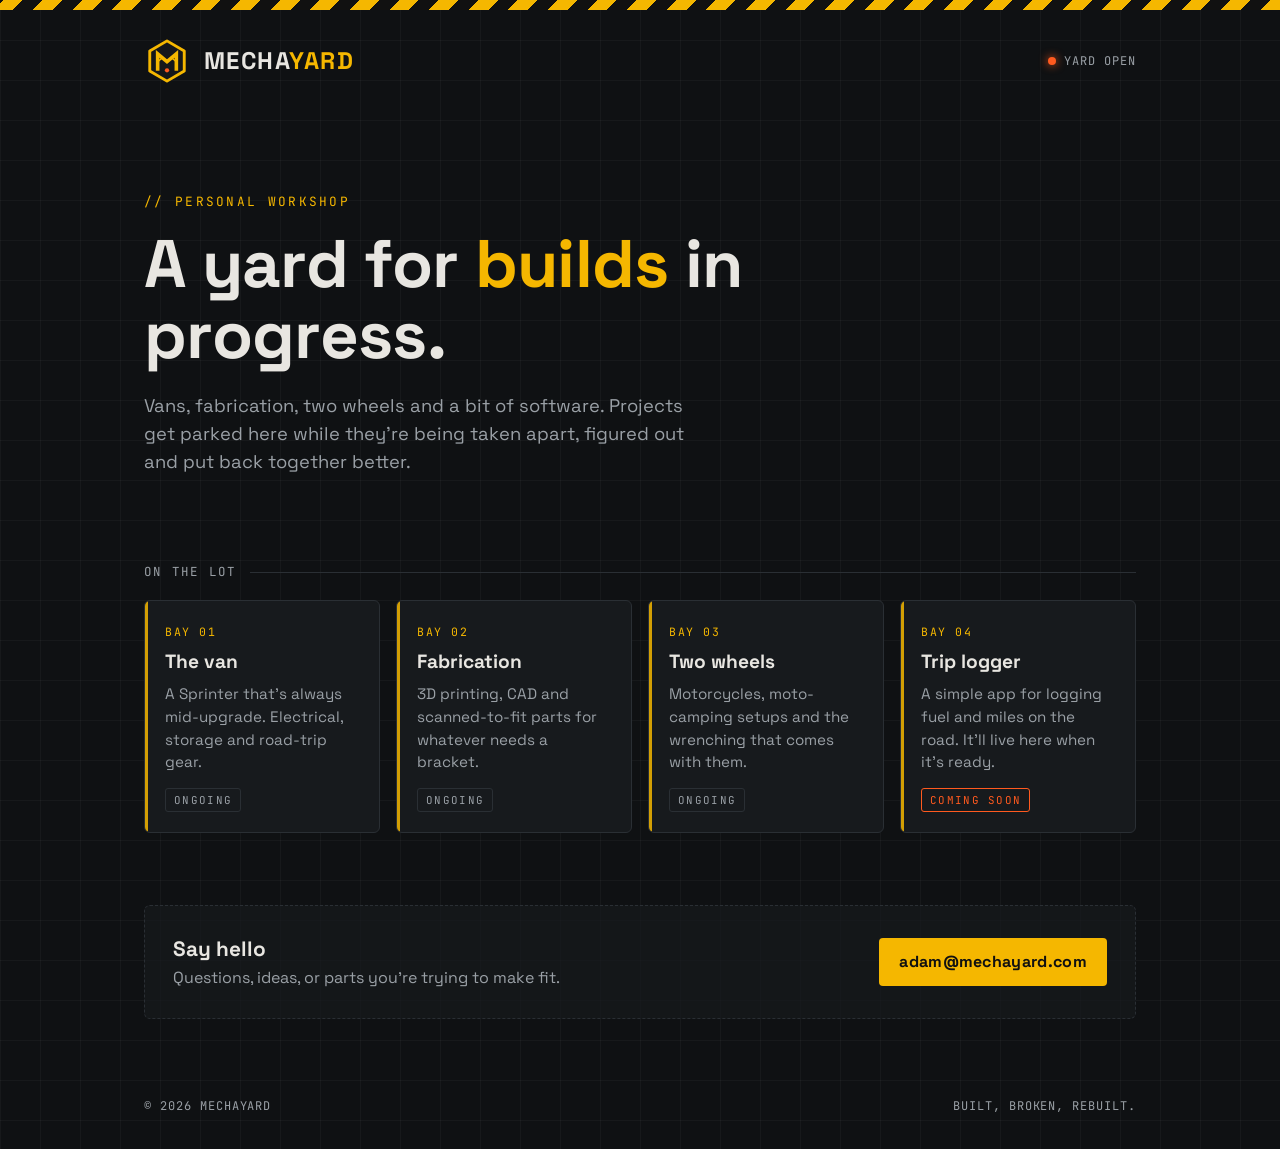
==== index.html @ bf5c99ad "Add Mechayard landing page Static index.html and logo.svg, no build step.  Co-Authored-By: Claude Fa" ====
<!DOCTYPE html>
<html lang="en">
<head>
<meta charset="utf-8">
<meta name="viewport" content="width=device-width, initial-scale=1">
<title>Mechayard — builds in progress</title>
<meta name="description" content="Mechayard: a yard for builds in progress — vans, fabrication, two wheels and software.">
<link rel="icon" href="/logo.svg" type="image/svg+xml">
<link rel="preconnect" href="https://fonts.googleapis.com">
<link rel="preconnect" href="https://fonts.gstatic.com" crossorigin>
<link href="https://fonts.googleapis.com/css2?family=Space+Grotesk:wght@400;600;700&family=JetBrains+Mono:wght@400;600&display=swap" rel="stylesheet">
<style>
  :root {
    --bg: #0f1113;
    --panel: #171a1d;
    --line: #2a2f34;
    --text: #e8e6e1;
    --muted: #9aa0a6;
    --yellow: #F5B700;
    --orange: #FF5A1F;
  }
  * { box-sizing: border-box; margin: 0; padding: 0; }
  html { -webkit-text-size-adjust: 100%; }
  body {
    background:
      linear-gradient(rgba(255,255,255,0.035) 1px, transparent 1px) 0 0 / 40px 40px,
      linear-gradient(90deg, rgba(255,255,255,0.035) 1px, transparent 1px) 0 0 / 40px 40px,
      var(--bg);
    color: var(--text);
    font-family: "Space Grotesk", system-ui, sans-serif;
    line-height: 1.5;
    min-height: 100vh;
  }
  .wrap { position: relative; z-index: 1; max-width: 1040px; margin: 0 auto; padding: 0 24px; }
  .mono { font-family: "JetBrains Mono", ui-monospace, monospace; }

  .hazard {
    height: 10px;
    background: repeating-linear-gradient(-45deg, var(--yellow) 0 14px, #111 14px 28px);
  }

  header { display: flex; align-items: center; justify-content: space-between; padding: 28px 0; }
  .brand { display: flex; align-items: center; gap: 14px; text-decoration: none; color: var(--text); }
  .brand img { width: 46px; height: 46px; }
  .wordmark { font-weight: 700; font-size: 1.5rem; letter-spacing: 0.06em; }
  .wordmark span { color: var(--yellow); }
  .status { font-size: 0.75rem; color: var(--muted); display: flex; align-items: center; gap: 8px; letter-spacing: 0.08em; }
  .status i { width: 8px; height: 8px; border-radius: 50%; background: var(--orange); box-shadow: 0 0 10px var(--orange); animation: blink 2.4s infinite; }
  @keyframes blink { 0%, 60%, 100% { opacity: 1; } 70%, 90% { opacity: 0.25; } }

  .hero { padding: 80px 0 64px; max-width: 760px; }
  .kicker { color: var(--yellow); font-size: 0.8rem; letter-spacing: 0.18em; margin-bottom: 18px; }
  h1 { font-size: clamp(2.4rem, 6vw, 4.2rem); line-height: 1.05; font-weight: 700; letter-spacing: -0.01em; }
  h1 em { font-style: normal; color: var(--yellow); }
  .lede { margin-top: 22px; font-size: 1.15rem; color: var(--muted); max-width: 560px; }

  .section-label { display: flex; align-items: center; gap: 14px; font-size: 0.78rem; letter-spacing: 0.18em; color: var(--muted); margin: 24px 0 18px; }
  .section-label::after { content: ""; flex: 1; height: 1px; background: var(--line); }

  .bays { display: grid; grid-template-columns: repeat(auto-fit, minmax(230px, 1fr)); gap: 16px; }
  .bay {
    background: var(--panel); border: 1px solid var(--line); border-radius: 6px;
    padding: 22px 20px 20px; position: relative; overflow: hidden;
    transition: border-color .2s, transform .2s;
  }
  .bay:hover { border-color: var(--yellow); transform: translateY(-2px); }
  .bay::before { content: ""; position: absolute; left: 0; top: 0; bottom: 0; width: 3px; background: var(--yellow); opacity: .85; }
  .bay-no { font-size: 0.72rem; color: var(--yellow); letter-spacing: 0.14em; }
  .bay h3 { font-size: 1.2rem; margin: 8px 0 6px; }
  .bay p { color: var(--muted); font-size: 0.95rem; }
  .tag { display: inline-block; margin-top: 14px; font-size: 0.68rem; letter-spacing: 0.12em; padding: 3px 8px; border: 1px solid var(--line); border-radius: 3px; color: var(--muted); }
  .tag.soon { border-color: var(--orange); color: var(--orange); }

  .contact { margin: 72px 0 56px; padding: 28px; border: 1px dashed var(--line); border-radius: 6px; display: flex; flex-wrap: wrap; gap: 16px; align-items: center; justify-content: space-between; background: rgba(23,26,29,.7); }
  .contact h2 { font-size: 1.3rem; }
  .contact p { color: var(--muted); }
  .btn { display: inline-block; text-decoration: none; background: var(--yellow); color: #111; font-weight: 700; padding: 12px 20px; border-radius: 4px; letter-spacing: .02em; }
  .btn:hover { background: #ffc928; }

  footer { padding: 22px 0 34px; color: var(--muted); font-size: 0.75rem; display: flex; justify-content: space-between; flex-wrap: wrap; gap: 8px; letter-spacing: .08em; }

  @media (prefers-reduced-motion: reduce) { .status i { animation: none; } .bay { transition: none; } }
</style>
</head>
<body>
<div class="hazard"></div>
<div class="wrap">
  <header>
    <a class="brand" href="/">
      <img src="/logo.svg" alt="">
      <span class="wordmark">MECHA<span>YARD</span></span>
    </a>
    <div class="status mono"><i></i>YARD OPEN</div>
  </header>

  <section class="hero">
    <div class="kicker mono">// PERSONAL WORKSHOP</div>
    <h1>A yard for <em>builds</em> in progress.</h1>
    <p class="lede">Vans, fabrication, two wheels and a bit of software. Projects get parked here while they're being taken apart, figured out and put back together better.</p>
  </section>

  <div class="section-label mono">ON THE LOT</div>
  <section class="bays">
    <article class="bay">
      <div class="bay-no mono">BAY 01</div>
      <h3>The van</h3>
      <p>A Sprinter that's always mid-upgrade. Electrical, storage and road-trip gear.</p>
      <span class="tag mono">ONGOING</span>
    </article>
    <article class="bay">
      <div class="bay-no mono">BAY 02</div>
      <h3>Fabrication</h3>
      <p>3D printing, CAD and scanned-to-fit parts for whatever needs a bracket.</p>
      <span class="tag mono">ONGOING</span>
    </article>
    <article class="bay">
      <div class="bay-no mono">BAY 03</div>
      <h3>Two wheels</h3>
      <p>Motorcycles, moto-camping setups and the wrenching that comes with them.</p>
      <span class="tag mono">ONGOING</span>
    </article>
    <article class="bay">
      <div class="bay-no mono">BAY 04</div>
      <h3>Trip logger</h3>
      <p>A simple app for logging fuel and miles on the road. It'll live here when it's ready.</p>
      <span class="tag soon mono">COMING SOON</span>
    </article>
  </section>

  <section class="contact">
    <div>
      <h2>Say hello</h2>
      <p>Questions, ideas, or parts you're trying to make fit.</p>
    </div>
    <a class="btn" href="mailto:adam@mechayard.com">adam@mechayard.com</a>
  </section>

  <footer class="mono">
    <span>© <span id="y">2026</span> MECHAYARD</span>
    <span>BUILT, BROKEN, REBUILT.</span>
  </footer>
</div>
<script>document.getElementById('y').textContent = new Date().getFullYear();</script>
</body>
</html>
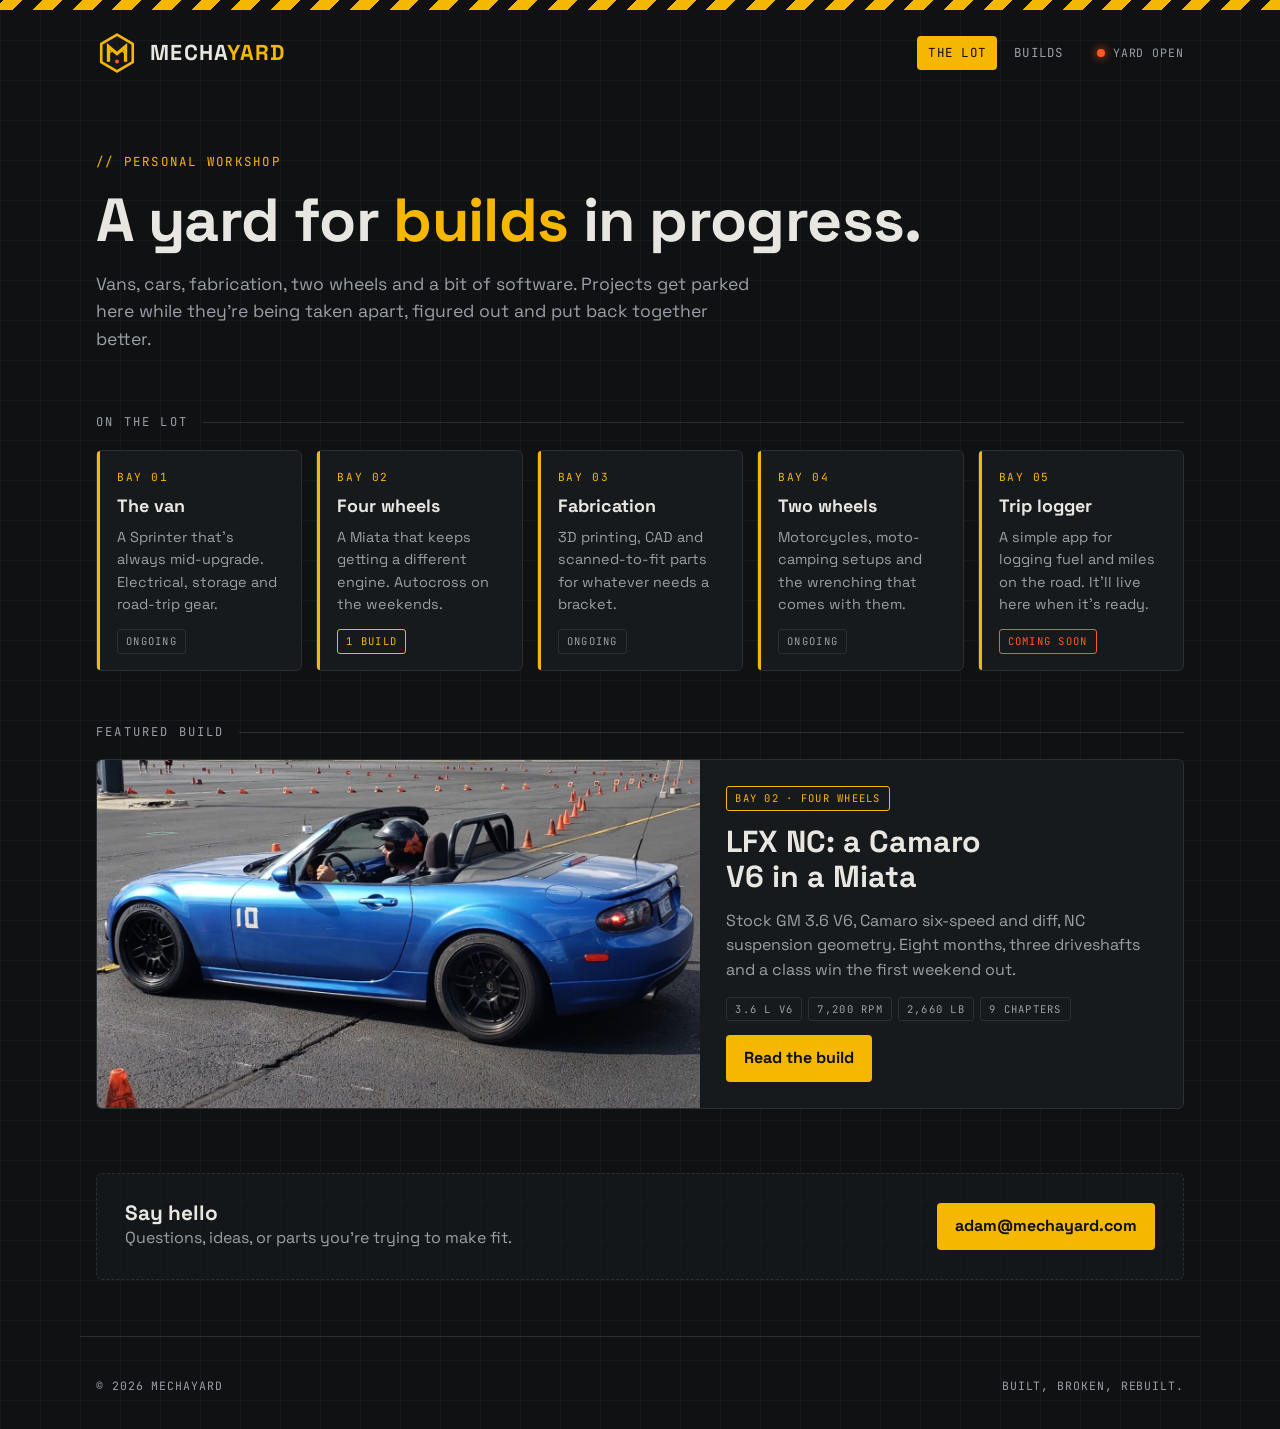
==== commit 42a0807a: "Add builds section with the LFX NC build Add a builds index and the first build page (LFX V6 swap in" ====
--- a/index.html
+++ b/index.html
@@ -4,128 +4,55 @@
 <meta charset="utf-8">
 <meta name="viewport" content="width=device-width, initial-scale=1">
 <title>Mechayard — builds in progress</title>
-<meta name="description" content="Mechayard: a yard for builds in progress — vans, fabrication, two wheels and software.">
+<meta name="description" content="Mechayard: a yard for builds in progress — vans, cars, fabrication, two wheels and software.">
 <link rel="icon" href="/logo.svg" type="image/svg+xml">
 <link rel="preconnect" href="https://fonts.googleapis.com">
 <link rel="preconnect" href="https://fonts.gstatic.com" crossorigin>
-<link href="https://fonts.googleapis.com/css2?family=Space+Grotesk:wght@400;600;700&family=JetBrains+Mono:wght@400;600&display=swap" rel="stylesheet">
-<style>
-  :root {
-    --bg: #0f1113;
-    --panel: #171a1d;
-    --line: #2a2f34;
-    --text: #e8e6e1;
-    --muted: #9aa0a6;
-    --yellow: #F5B700;
-    --orange: #FF5A1F;
-  }
-  * { box-sizing: border-box; margin: 0; padding: 0; }
-  html { -webkit-text-size-adjust: 100%; }
-  body {
-    background:
-      linear-gradient(rgba(255,255,255,0.035) 1px, transparent 1px) 0 0 / 40px 40px,
-      linear-gradient(90deg, rgba(255,255,255,0.035) 1px, transparent 1px) 0 0 / 40px 40px,
-      var(--bg);
-    color: var(--text);
-    font-family: "Space Grotesk", system-ui, sans-serif;
-    line-height: 1.5;
-    min-height: 100vh;
-  }
-  .wrap { position: relative; z-index: 1; max-width: 1040px; margin: 0 auto; padding: 0 24px; }
-  .mono { font-family: "JetBrains Mono", ui-monospace, monospace; }
-
-  .hazard {
-    height: 10px;
-    background: repeating-linear-gradient(-45deg, var(--yellow) 0 14px, #111 14px 28px);
-  }
-
-  header { display: flex; align-items: center; justify-content: space-between; padding: 28px 0; }
-  .brand { display: flex; align-items: center; gap: 14px; text-decoration: none; color: var(--text); }
-  .brand img { width: 46px; height: 46px; }
-  .wordmark { font-weight: 700; font-size: 1.5rem; letter-spacing: 0.06em; }
-  .wordmark span { color: var(--yellow); }
-  .status { font-size: 0.75rem; color: var(--muted); display: flex; align-items: center; gap: 8px; letter-spacing: 0.08em; }
-  .status i { width: 8px; height: 8px; border-radius: 50%; background: var(--orange); box-shadow: 0 0 10px var(--orange); animation: blink 2.4s infinite; }
-  @keyframes blink { 0%, 60%, 100% { opacity: 1; } 70%, 90% { opacity: 0.25; } }
-
-  .hero { padding: 80px 0 64px; max-width: 760px; }
-  .kicker { color: var(--yellow); font-size: 0.8rem; letter-spacing: 0.18em; margin-bottom: 18px; }
-  h1 { font-size: clamp(2.4rem, 6vw, 4.2rem); line-height: 1.05; font-weight: 700; letter-spacing: -0.01em; }
-  h1 em { font-style: normal; color: var(--yellow); }
-  .lede { margin-top: 22px; font-size: 1.15rem; color: var(--muted); max-width: 560px; }
-
-  .section-label { display: flex; align-items: center; gap: 14px; font-size: 0.78rem; letter-spacing: 0.18em; color: var(--muted); margin: 24px 0 18px; }
-  .section-label::after { content: ""; flex: 1; height: 1px; background: var(--line); }
-
-  .bays { display: grid; grid-template-columns: repeat(auto-fit, minmax(230px, 1fr)); gap: 16px; }
-  .bay {
-    background: var(--panel); border: 1px solid var(--line); border-radius: 6px;
-    padding: 22px 20px 20px; position: relative; overflow: hidden;
-    transition: border-color .2s, transform .2s;
-  }
-  .bay:hover { border-color: var(--yellow); transform: translateY(-2px); }
-  .bay::before { content: ""; position: absolute; left: 0; top: 0; bottom: 0; width: 3px; background: var(--yellow); opacity: .85; }
-  .bay-no { font-size: 0.72rem; color: var(--yellow); letter-spacing: 0.14em; }
-  .bay h3 { font-size: 1.2rem; margin: 8px 0 6px; }
-  .bay p { color: var(--muted); font-size: 0.95rem; }
-  .tag { display: inline-block; margin-top: 14px; font-size: 0.68rem; letter-spacing: 0.12em; padding: 3px 8px; border: 1px solid var(--line); border-radius: 3px; color: var(--muted); }
-  .tag.soon { border-color: var(--orange); color: var(--orange); }
-
-  .contact { margin: 72px 0 56px; padding: 28px; border: 1px dashed var(--line); border-radius: 6px; display: flex; flex-wrap: wrap; gap: 16px; align-items: center; justify-content: space-between; background: rgba(23,26,29,.7); }
-  .contact h2 { font-size: 1.3rem; }
-  .contact p { color: var(--muted); }
-  .btn { display: inline-block; text-decoration: none; background: var(--yellow); color: #111; font-weight: 700; padding: 12px 20px; border-radius: 4px; letter-spacing: .02em; }
-  .btn:hover { background: #ffc928; }
-
-  footer { padding: 22px 0 34px; color: var(--muted); font-size: 0.75rem; display: flex; justify-content: space-between; flex-wrap: wrap; gap: 8px; letter-spacing: .08em; }
-
-  @media (prefers-reduced-motion: reduce) { .status i { animation: none; } .bay { transition: none; } }
-</style>
+<link href="https://fonts.googleapis.com/css2?family=Space+Grotesk:wght@400;500;600;700&family=JetBrains+Mono:wght@400;600&display=swap" rel="stylesheet">
+<link rel="stylesheet" href="/assets/site.css">
 </head>
 <body>
 <div class="hazard"></div>
-<div class="wrap">
-  <header>
-    <a class="brand" href="/">
-      <img src="/logo.svg" alt="">
-      <span class="wordmark">MECHA<span>YARD</span></span>
-    </a>
-    <div class="status mono"><i></i>YARD OPEN</div>
-  </header>
-
+<header class="site"><div class="wrap">
+  <a class="brand" href="/">
+    <img src="/logo.svg" alt="" width="42" height="42">
+    <span class="wordmark">MECHA<span>YARD</span></span>
+  </a>
+  <div class="headright">
+    <nav class="main" aria-label="Main">
+      <a href="/" class="on" aria-current="page">THE LOT</a>
+      <a href="/builds/">BUILDS</a>
+    </nav>
+    <div class="status"><i></i>YARD OPEN</div>
+  </div>
+</div></header>
+<main class="wrap">
   <section class="hero">
-    <div class="kicker mono">// PERSONAL WORKSHOP</div>
+    <div class="kicker">// PERSONAL WORKSHOP</div>
     <h1>A yard for <em>builds</em> in progress.</h1>
-    <p class="lede">Vans, fabrication, two wheels and a bit of software. Projects get parked here while they're being taken apart, figured out and put back together better.</p>
+    <p class="lede">Vans, cars, fabrication, two wheels and a bit of software. Projects get parked here while they're being taken apart, figured out and put back together better.</p>
   </section>
 
-  <div class="section-label mono">ON THE LOT</div>
+  <div class="section-label">ON THE LOT</div>
   <section class="bays">
-    <article class="bay">
-      <div class="bay-no mono">BAY 01</div>
-      <h3>The van</h3>
-      <p>A Sprinter that's always mid-upgrade. Electrical, storage and road-trip gear.</p>
-      <span class="tag mono">ONGOING</span>
-    </article>
-    <article class="bay">
-      <div class="bay-no mono">BAY 02</div>
-      <h3>Fabrication</h3>
-      <p>3D printing, CAD and scanned-to-fit parts for whatever needs a bracket.</p>
-      <span class="tag mono">ONGOING</span>
-    </article>
-    <article class="bay">
-      <div class="bay-no mono">BAY 03</div>
-      <h3>Two wheels</h3>
-      <p>Motorcycles, moto-camping setups and the wrenching that comes with them.</p>
-      <span class="tag mono">ONGOING</span>
-    </article>
-    <article class="bay">
-      <div class="bay-no mono">BAY 04</div>
-      <h3>Trip logger</h3>
-      <p>A simple app for logging fuel and miles on the road. It'll live here when it's ready.</p>
-      <span class="tag soon mono">COMING SOON</span>
-    </article>
+    <article class="bay"><span class="bay-no">BAY 01</span><h3>The van</h3><p>A Sprinter that's always mid-upgrade. Electrical, storage and road-trip gear.</p><span class="tag">ONGOING</span></article>
+    <a class="bay" href="/builds/"><span class="bay-no">BAY 02</span><h3>Four wheels</h3><p>A Miata that keeps getting a different engine. Autocross on the weekends.</p><span class="tag y">1 BUILD</span></a>
+    <article class="bay"><span class="bay-no">BAY 03</span><h3>Fabrication</h3><p>3D printing, CAD and scanned-to-fit parts for whatever needs a bracket.</p><span class="tag">ONGOING</span></article>
+    <article class="bay"><span class="bay-no">BAY 04</span><h3>Two wheels</h3><p>Motorcycles, moto-camping setups and the wrenching that comes with them.</p><span class="tag">ONGOING</span></article>
+    <article class="bay"><span class="bay-no">BAY 05</span><h3>Trip logger</h3><p>A simple app for logging fuel and miles on the road. It'll live here when it's ready.</p><span class="tag o">COMING SOON</span></article>
   </section>
+
+  <div class="section-label">FEATURED BUILD</div>
+  <a class="feature" href="/builds/lfx-nc/" style="text-decoration:none">
+    <img src="/builds/lfx-nc/img/post089-01.jpg" alt="Blue NC Miata on an autocross course">
+    <div class="body">
+      <div class="chips"><span class="tag y">BAY 02 · FOUR WHEELS</span></div>
+      <h2>LFX NC: a Camaro V6 in a Miata</h2>
+      <p style="color:var(--muted)">Stock GM 3.6 V6, Camaro six-speed and diff, NC suspension geometry. Eight months, three driveshafts and a class win the first weekend out.</p>
+      <div class="chips"><span class="tag">3.6 L V6</span><span class="tag">7,200 RPM</span><span class="tag">2,660 LB</span><span class="tag">9 CHAPTERS</span></div>
+      <div><span class="btn">Read the build</span></div>
+    </div>
+  </a>
 
   <section class="contact">
     <div>
@@ -134,12 +61,9 @@
     </div>
     <a class="btn" href="mailto:adam@mechayard.com">adam@mechayard.com</a>
   </section>
-
-  <footer class="mono">
-    <span>© <span id="y">2026</span> MECHAYARD</span>
-    <span>BUILT, BROKEN, REBUILT.</span>
-  </footer>
-</div>
-<script>document.getElementById('y').textContent = new Date().getFullYear();</script>
+</main>
+<footer class="site"><div class="wrap"><span>© <span id="y">2026</span> MECHAYARD</span><span>BUILT, BROKEN, REBUILT.</span></div></footer>
+<div class="lb" id="lb" hidden><img id="lbimg" alt=""><p id="lbcap"></p></div>
+<script src="/assets/site.js"></script>
 </body>
 </html>
--- a/assets/site.css
+++ b/assets/site.css
@@ -0,0 +1,188 @@
+/* Mechayard shared styles: yard look (dark grid, hazard tape, bay cards), build data plate, chapter rail. */
+:root {
+  color-scheme: dark;
+  --bg: #0f1113; --panel: #171a1d; --panel2: #1d2125; --line: #2a2f34;
+  --text: #e8e6e1; --muted: #9aa0a6; --yellow: #F5B700; --orange: #FF5A1F; --ink: #111;
+  --display: "Space Grotesk", system-ui, sans-serif;
+  --mono: "JetBrains Mono", ui-monospace, Menlo, monospace;
+}
+* { box-sizing: border-box; margin: 0; padding: 0; }
+html { -webkit-text-size-adjust: 100%; }
+img { max-width: 100%; }
+[hidden] { display: none !important; }
+body {
+  background:
+    linear-gradient(rgba(255,255,255,0.035) 1px, transparent 1px) 0 0 / 40px 40px,
+    linear-gradient(90deg, rgba(255,255,255,0.035) 1px, transparent 1px) 0 0 / 40px 40px,
+    var(--bg);
+  color: var(--text); font-family: var(--display); font-size: 16px; line-height: 1.55;
+}
+a { color: inherit; }
+a:focus-visible, button:focus-visible { outline: 2px solid var(--yellow); outline-offset: 3px; }
+.wrap { max-width: 1120px; margin: 0 auto; padding-left: max(16px, env(safe-area-inset-left, 0px)); padding-right: max(16px, env(safe-area-inset-right, 0px)); }
+.mono { font-family: var(--mono); }
+.hazard { height: 10px; background: repeating-linear-gradient(-45deg, var(--yellow) 0 14px, var(--ink) 14px 28px); }
+
+
+/* header */
+header.site .wrap { display: flex; align-items: center; justify-content: space-between; gap: 14px 24px; flex-wrap: wrap; padding-block: 22px; }
+.brand { display: flex; align-items: center; gap: 12px; text-decoration: none; }
+.brand svg { width: 42px; height: 42px; flex: none; }
+.wordmark { font-weight: 700; font-size: 1.35rem; letter-spacing: .06em; }
+.wordmark span { color: var(--yellow); }
+nav.main { display: flex; gap: 4px 6px; flex-wrap: wrap; font-family: var(--mono); font-size: .78rem; letter-spacing: .1em; }
+nav.main a { text-decoration: none; color: var(--muted); padding: 6px 10px; border: 1px solid transparent; border-radius: 4px; }
+nav.main a:hover { color: var(--text); border-color: var(--line); }
+nav.main a.on { color: var(--ink); background: var(--yellow); }
+
+/* shared */
+.kicker { color: var(--yellow); font-family: var(--mono); font-size: .78rem; letter-spacing: .18em; }
+h1 { font-size: clamp(2.1rem, 5.4vw, 3.8rem); line-height: 1.05; font-weight: 700; letter-spacing: -.01em; text-wrap: balance; }
+h1 em { font-style: normal; color: var(--yellow); }
+h2 { font-size: clamp(1.4rem, 3vw, 1.9rem); line-height: 1.15; text-wrap: balance; }
+.lede { font-size: 1.1rem; color: var(--muted); max-width: 60ch; }
+.section-label { display: flex; align-items: center; gap: 14px; font-family: var(--mono); font-size: .76rem; letter-spacing: .18em; color: var(--muted); margin: 52px 0 18px; }
+.section-label::after { content: ""; flex: 1; height: 1px; background: var(--line); }
+.tag { display: inline-block; font-family: var(--mono); font-size: .66rem; letter-spacing: .12em; padding: 3px 8px; border: 1px solid var(--line); border-radius: 3px; color: var(--muted); white-space: nowrap; }
+.tag.y { border-color: var(--yellow); color: var(--yellow); }
+.tag.o { border-color: var(--orange); color: var(--orange); }
+.btn { display: inline-block; text-decoration: none; background: var(--yellow); color: var(--ink); font-weight: 700; padding: 11px 18px; border-radius: 4px; }
+.btn:hover { background: #ffc928; }
+.btn.ghost { background: none; color: var(--text); border: 1px solid var(--line); font-weight: 600; }
+.btn.ghost:hover { border-color: var(--yellow); background: none; }
+
+/* home */
+.hero { padding: 56px 0 8px; display: grid; gap: 18px; }
+.bays { display: grid; grid-template-columns: repeat(auto-fit, minmax(190px, 1fr)); gap: 14px; }
+.bay { background: var(--panel); border: 1px solid var(--line); border-radius: 6px; padding: 18px 18px 16px 20px; position: relative; text-decoration: none; display: grid; gap: 6px; align-content: start; }
+.bay::before { content: ""; position: absolute; left: 0; top: 0; bottom: 0; width: 3px; background: var(--yellow); border-radius: 6px 0 0 6px; }
+.bay:hover { border-color: var(--yellow); }
+.bay-no { font-family: var(--mono); font-size: .7rem; color: var(--yellow); letter-spacing: .14em; }
+.bay h3 { font-size: 1.12rem; }
+.bay p { color: var(--muted); font-size: .9rem; }
+.bay .count { font-family: var(--mono); font-size: .68rem; color: var(--muted); letter-spacing: .08em; margin-top: 6px; }
+.feature { display: grid; grid-template-columns: 1.25fr 1fr; background: var(--panel); border: 1px solid var(--line); border-radius: 6px; overflow: hidden; }
+.feature img { width: 100%; height: 100%; min-height: 240px; object-fit: cover; display: block; }
+.feature .body { padding: 26px; display: grid; gap: 14px; align-content: center; min-width: 0; }
+.chips { display: flex; flex-wrap: wrap; gap: 6px; }
+
+/* builds index */
+.pagehead { padding: 44px 0 6px; display: grid; gap: 14px; }
+.cards { display: grid; grid-template-columns: repeat(auto-fill, minmax(300px, 1fr)); gap: 16px; }
+.card { background: var(--panel); border: 1px solid var(--line); border-radius: 6px; overflow: hidden; text-decoration: none; display: grid; grid-template-rows: auto 1fr; }
+a.card:hover { border-color: var(--yellow); }
+.card .pic { aspect-ratio: 16 / 10; max-width: 100%; position: relative; background: var(--panel2); }
+.card .pic img { width: 100%; height: 100%; object-fit: cover; display: block; }
+.card .pic.empty { background: repeating-linear-gradient(-45deg, var(--panel2) 0 16px, var(--panel) 16px 32px); display: grid; place-items: center; }
+.card .pic.empty span { font-family: var(--mono); font-size: 2.4rem; font-weight: 600; color: var(--line); letter-spacing: .06em; }
+.card .pic .st { position: absolute; left: 10px; top: 10px; background: var(--bg); }
+.card .body { padding: 16px 18px 18px; display: grid; gap: 8px; align-content: start; }
+.card h3 { font-size: 1.15rem; line-height: 1.2; }
+.card p { color: var(--muted); font-size: .92rem; }
+.card .meta { font-family: var(--mono); font-size: .68rem; letter-spacing: .1em; color: var(--yellow); display: flex; gap: 10px; flex-wrap: wrap; align-items: center; }
+.card .specs { font-family: var(--mono); font-size: .72rem; color: var(--muted); border-top: 1px solid var(--line); padding-top: 10px; margin-top: 4px; }
+
+/* build page */
+.crumb { font-family: var(--mono); font-size: .72rem; letter-spacing: .1em; color: var(--muted); padding: 18px 0 14px; }
+.crumb a { text-decoration: none; } .crumb a:hover { color: var(--yellow); }
+.bhero { position: relative; border: 1px solid var(--line); border-radius: 6px; overflow: hidden; background: var(--panel); }
+.bhero img { width: 100%; aspect-ratio: 16 / 8; max-width: 100%; object-fit: cover; display: block; }
+.bhero .over { position: absolute; inset: auto 0 0 0; padding: 60px 26px 22px; background: linear-gradient(transparent, rgba(8,9,10,.92) 62%); display: grid; gap: 8px; }
+.plate { margin-top: 16px; border: 1px solid var(--yellow); border-radius: 6px; background: var(--panel); display: grid; grid-template-columns: repeat(auto-fit, minmax(150px, 1fr)); position: relative; }
+.plate::before, .plate::after { content: ""; position: absolute; top: 8px; width: 7px; height: 7px; border-radius: 50%; border: 1px solid var(--yellow); }
+.plate::before { left: 8px; } .plate::after { right: 8px; }
+.plate div { padding: 18px 18px 14px; border-right: 1px solid var(--line); border-bottom: 1px solid var(--line); margin: 0 -1px -1px 0; min-width: 0; }
+.plate dt { font-family: var(--mono); font-size: .64rem; letter-spacing: .16em; color: var(--yellow); }
+.plate dd { font-weight: 600; font-size: 1.02rem; line-height: 1.25; margin-top: 4px; font-variant-numeric: tabular-nums; }
+.plate dd small { display: block; font-weight: 400; color: var(--muted); font-size: .8rem; }
+.why { display: grid; grid-template-columns: 1.3fr 1fr; gap: 28px 40px; margin-top: 44px; align-items: start; }
+.why p + p { margin-top: 12px; }
+.prose { max-width: 66ch; }
+.prose p { color: #cfcdc8; }
+blockquote.pull { border-left: 3px solid var(--yellow); padding: 4px 0 4px 18px; font-size: 1.3rem; line-height: 1.3; font-weight: 600; text-wrap: balance; }
+blockquote.pull cite { display: block; font-family: var(--mono); font-style: normal; font-weight: 400; font-size: .7rem; letter-spacing: .1em; color: var(--muted); margin-top: 10px; }
+.watch { display: flex; flex-wrap: wrap; gap: 10px; margin-top: 18px; }
+.story { display: grid; grid-template-columns: 210px 1fr; gap: 40px; margin-top: 12px; align-items: start; }
+.rail { position: sticky; top: calc(env(safe-area-inset-top, 0px) + 14px); display: grid; gap: 2px; font-size: .9rem; }
+.rail a { text-decoration: none; color: var(--muted); display: grid; grid-template-columns: 26px 1fr; padding: 6px 8px; border-left: 2px solid var(--line); }
+.rail a:hover { color: var(--text); border-left-color: var(--yellow); }
+.rail a b { font-family: var(--mono); font-weight: 400; font-size: .72rem; color: var(--yellow); padding-top: 2px; }
+.chapters { display: grid; gap: 64px; min-width: 0; }
+.ch { display: grid; gap: 18px; min-width: 0; scroll-margin-top: 20px; }
+.ch-head { display: grid; gap: 6px; }
+.ch-no { font-family: var(--mono); font-size: .74rem; letter-spacing: .16em; color: var(--yellow); }
+.snag { display: grid; grid-template-columns: 1fr 1fr; border: 1px solid var(--line); border-radius: 6px; overflow: hidden; background: var(--panel); }
+.snag > div { padding: 16px 18px; min-width: 0; }
+.snag > div + div { border-left: 1px solid var(--line); }
+.snag h4 { font-family: var(--mono); font-size: .68rem; letter-spacing: .16em; font-weight: 600; margin-bottom: 6px; }
+.snag .s h4 { color: var(--orange); } .snag .f h4 { color: var(--yellow); }
+.snag p { font-size: .94rem; color: #cfcdc8; }
+.shots { display: grid; grid-template-columns: repeat(6, 1fr); gap: 8px; }
+.shots figure { grid-column: span 2; display: grid; grid-template-rows: 1fr auto; min-height: 0; }
+.shots figure.w { grid-column: span 4; grid-row: span 2; }
+.shots figure.w img { aspect-ratio: auto; }
+.shots button { all: unset; cursor: zoom-in; display: block; width: 100%; height: 100%; min-height: 0; }
+.shots img { width: 100%; height: 100%; aspect-ratio: 4 / 3; max-width: 100%; object-fit: cover; display: block; border-radius: 4px; border: 1px solid var(--line); }
+.shots button:hover img, .shots button:focus-visible img { border-color: var(--yellow); }
+.shots figcaption { font-size: .8rem; color: var(--muted); padding: 6px 2px 2px; line-height: 1.35; }
+.qa { border: 1px dashed var(--line); border-radius: 6px; padding: 16px 18px; display: grid; gap: 8px; }
+.qa h4 { font-family: var(--mono); font-size: .68rem; letter-spacing: .16em; color: var(--muted); font-weight: 600; }
+.qa p { font-size: .94rem; } .qa p b { color: var(--yellow); font-weight: 600; }
+.cols { display: grid; grid-template-columns: repeat(auto-fit, minmax(280px, 1fr)); gap: 16px; }
+.box { background: var(--panel); border: 1px solid var(--line); border-radius: 6px; padding: 20px; display: grid; gap: 10px; align-content: start; min-width: 0; }
+.box h3 { font-size: 1.05rem; }
+table.ledger { width: 100%; border-collapse: collapse; font-family: var(--mono); font-size: .84rem; font-variant-numeric: tabular-nums; }
+table.ledger td { padding: 7px 0; border-bottom: 1px solid var(--line); }
+table.ledger td:last-child { text-align: right; white-space: nowrap; }
+table.ledger tr.sum td { border-bottom: 0; color: var(--yellow); font-weight: 600; }
+.bar { height: 10px; background: var(--panel2); border-radius: 2px; position: relative; margin: 4px 0 2px; }
+.bar i { position: absolute; inset: 0 auto 0 0; background: var(--yellow); border-radius: 2px; }
+.bar.t i { background: var(--muted); }
+.barrow { display: grid; grid-template-columns: 1fr auto; font-family: var(--mono); font-size: .76rem; color: var(--muted); }
+.barrow b { color: var(--text); font-weight: 600; }
+ol.lessons { list-style: none; display: grid; gap: 12px; counter-reset: l; }
+ol.lessons li { counter-increment: l; display: grid; grid-template-columns: 34px 1fr; }
+ol.lessons li::before { content: counter(l, decimal-leading-zero); font-family: var(--mono); font-size: .74rem; color: var(--yellow); padding-top: 3px; }
+ol.lessons b { display: block; }
+ol.lessons span { color: var(--muted); font-size: .94rem; }
+ul.spin { list-style: none; display: grid; gap: 0; }
+ul.spin li { display: grid; grid-template-columns: 96px 1fr; gap: 12px; padding: 9px 0; border-bottom: 1px solid var(--line); font-size: .94rem; align-items: baseline; }
+ul.spin li:last-child { border-bottom: 0; }
+ul.spin .k { font-family: var(--mono); font-size: .64rem; letter-spacing: .12em; color: var(--orange); }
+ul.spin .k.note { color: var(--text); }
+.log { display: grid; gap: 0; border-left: 2px solid var(--line); margin-left: 6px; }
+.log div { display: grid; grid-template-columns: 108px 1fr; gap: 14px; padding: 9px 0 9px 18px; position: relative; font-size: .95rem; }
+.log div::before { content: ""; position: absolute; left: -6px; top: 16px; width: 10px; height: 10px; border-radius: 50%; background: var(--bg); border: 2px solid var(--yellow); }
+.log div.bad::before { border-color: var(--orange); background: var(--orange); }
+.log time { font-family: var(--mono); font-size: .74rem; color: var(--muted); padding-top: 3px; }
+.src { margin: 44px 0 0; color: var(--muted); font-size: .9rem; }
+footer.site .wrap { padding-block: 40px 34px; color: var(--muted); font-family: var(--mono); font-size: .72rem; display: flex; justify-content: space-between; flex-wrap: wrap; gap: 8px; letter-spacing: .08em; margin-top: 56px; border-top: 1px solid var(--line); }
+
+/* lightbox */
+.lb { position: fixed; inset: 0; background: rgba(6,7,8,.94); z-index: 50; display: grid; grid-template-rows: 1fr auto; place-items: center; gap: 10px; padding: calc(env(safe-area-inset-top, 0px) + 16px) max(16px, env(safe-area-inset-right, 0px)) calc(env(safe-area-inset-bottom, 0px) + 16px) max(16px, env(safe-area-inset-left, 0px)); cursor: zoom-out; }
+.lb img { max-width: 100%; max-height: 100%; min-height: 0; object-fit: contain; border-radius: 4px; }
+.lb p { color: var(--text); font-size: .92rem; text-align: center; max-width: 70ch; }
+
+@media (max-width: 860px) {
+  .feature, .why, .snag { grid-template-columns: 1fr; }
+  .snag > div + div { border-left: 0; border-top: 1px solid var(--line); }
+  .story { grid-template-columns: 1fr; gap: 20px; }
+  .rail { position: static; grid-template-columns: 1fr 1fr; }
+  .shots { grid-template-columns: repeat(2, 1fr); }
+  .shots figure, .shots figure.w { grid-column: span 1; grid-row: auto; }
+  .shots figure.w { grid-column: span 2; }
+  .bhero img { aspect-ratio: 4 / 3; }
+  .log div, ul.spin li { grid-template-columns: 1fr; gap: 2px; }
+}
+
+/* header status light, bay tags, contact (home) */
+.status { font-family: var(--mono); font-size: .72rem; color: var(--muted); display: flex; align-items: center; gap: 8px; letter-spacing: .08em; }
+.status i { width: 8px; height: 8px; border-radius: 50%; background: var(--orange); box-shadow: 0 0 10px var(--orange); animation: blink 2.4s infinite; }
+@keyframes blink { 0%, 60%, 100% { opacity: 1; } 70%, 90% { opacity: .25; } }
+.headright { display: flex; align-items: center; gap: 10px 22px; flex-wrap: wrap; }
+.bay .tag { justify-self: start; margin-top: 8px; }
+.contact { margin: 64px 0 0; padding: 28px; border: 1px dashed var(--line); border-radius: 6px; display: flex; flex-wrap: wrap; gap: 16px; align-items: center; justify-content: space-between; background: rgba(23,26,29,.7); }
+.contact h2 { font-size: 1.3rem; }
+.contact p { color: var(--muted); }
+.more { color: var(--muted); margin-top: 22px; }
+@media (prefers-reduced-motion: reduce) { .status i { animation: none; } }
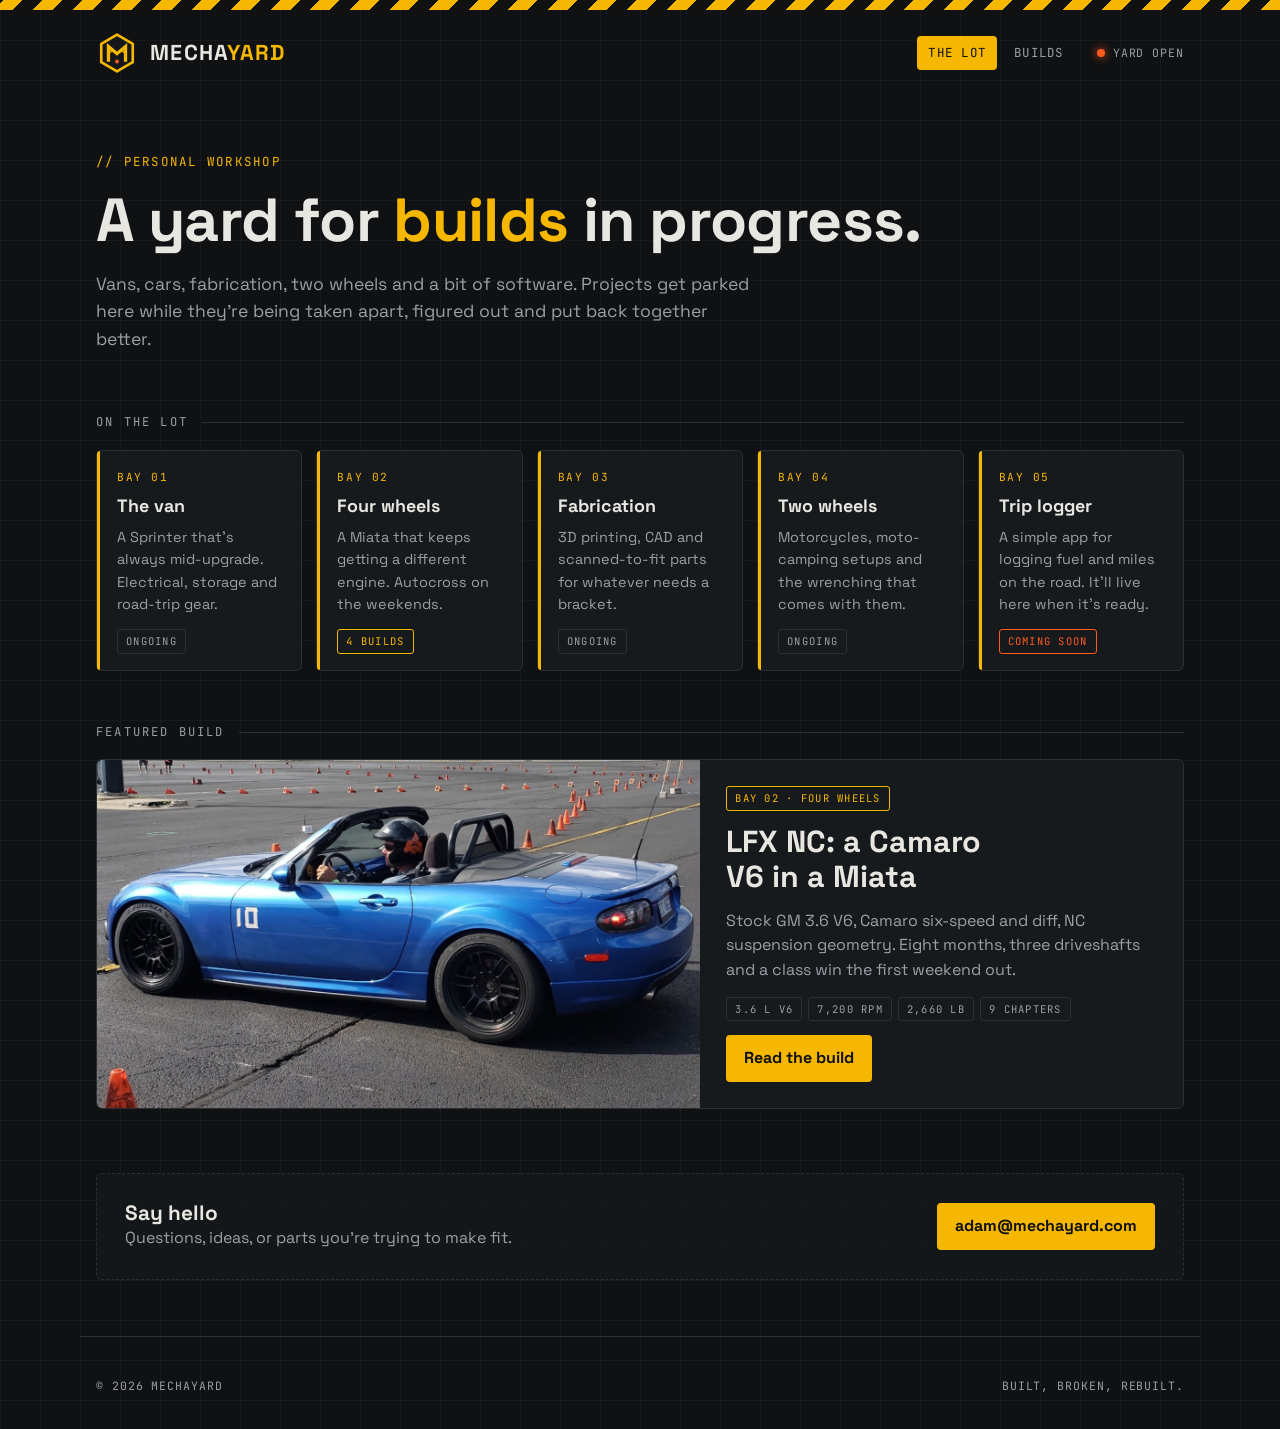
==== commit d515e072: "Add the three earlier builds of the Miata Add build pages for the car's first three lives, each draw" ====
--- a/index.html
+++ b/index.html
@@ -36,7 +36,7 @@
   <div class="section-label">ON THE LOT</div>
   <section class="bays">
     <article class="bay"><span class="bay-no">BAY 01</span><h3>The van</h3><p>A Sprinter that's always mid-upgrade. Electrical, storage and road-trip gear.</p><span class="tag">ONGOING</span></article>
-    <a class="bay" href="/builds/"><span class="bay-no">BAY 02</span><h3>Four wheels</h3><p>A Miata that keeps getting a different engine. Autocross on the weekends.</p><span class="tag y">1 BUILD</span></a>
+    <a class="bay" href="/builds/"><span class="bay-no">BAY 02</span><h3>Four wheels</h3><p>A Miata that keeps getting a different engine. Autocross on the weekends.</p><span class="tag y">4 BUILDS</span></a>
     <article class="bay"><span class="bay-no">BAY 03</span><h3>Fabrication</h3><p>3D printing, CAD and scanned-to-fit parts for whatever needs a bracket.</p><span class="tag">ONGOING</span></article>
     <article class="bay"><span class="bay-no">BAY 04</span><h3>Two wheels</h3><p>Motorcycles, moto-camping setups and the wrenching that comes with them.</p><span class="tag">ONGOING</span></article>
     <article class="bay"><span class="bay-no">BAY 05</span><h3>Trip logger</h3><p>A simple app for logging fuel and miles on the road. It'll live here when it's ready.</p><span class="tag o">COMING SOON</span></article>
--- a/assets/site.css
+++ b/assets/site.css
@@ -99,6 +99,7 @@
 .why p + p { margin-top: 12px; }
 .prose { max-width: 66ch; }
 .prose p { color: #cfcdc8; }
+.prose p + p { margin-top: 12px; }
 blockquote.pull { border-left: 3px solid var(--yellow); padding: 4px 0 4px 18px; font-size: 1.3rem; line-height: 1.3; font-weight: 600; text-wrap: balance; }
 blockquote.pull cite { display: block; font-family: var(--mono); font-style: normal; font-weight: 400; font-size: .7rem; letter-spacing: .1em; color: var(--muted); margin-top: 10px; }
 .watch { display: flex; flex-wrap: wrap; gap: 10px; margin-top: 18px; }
@@ -124,6 +125,10 @@
 .shots button { all: unset; cursor: zoom-in; display: block; width: 100%; height: 100%; min-height: 0; }
 .shots img { width: 100%; height: 100%; aspect-ratio: 4 / 3; max-width: 100%; object-fit: cover; display: block; border-radius: 4px; border: 1px solid var(--line); }
 .shots button:hover img, .shots button:focus-visible img { border-color: var(--yellow); }
+.shots.one figure.w { grid-column: span 6; grid-row: auto; }
+.shots.one figure.w img { aspect-ratio: 16 / 10; }
+.shots.two figure, .shots.two figure.w { grid-column: span 3; grid-row: auto; }
+.shots.two figure.w img { aspect-ratio: 4 / 3; }
 .shots figcaption { font-size: .8rem; color: var(--muted); padding: 6px 2px 2px; line-height: 1.35; }
 .qa { border: 1px dashed var(--line); border-radius: 6px; padding: 16px 18px; display: grid; gap: 8px; }
 .qa h4 { font-family: var(--mono); font-size: .68rem; letter-spacing: .16em; color: var(--muted); font-weight: 600; }
@@ -171,7 +176,10 @@
   .shots { grid-template-columns: repeat(2, 1fr); }
   .shots figure, .shots figure.w { grid-column: span 1; grid-row: auto; }
   .shots figure.w { grid-column: span 2; }
+  .shots.two figure, .shots.two figure.w { grid-column: span 1; }
+  .shots.one figure.w { grid-column: span 2; }
   .bhero img { aspect-ratio: 4 / 3; }
+  .bhero .over { position: static; padding: 18px; background: none; }
   .log div, ul.spin li { grid-template-columns: 1fr; gap: 2px; }
 }
 
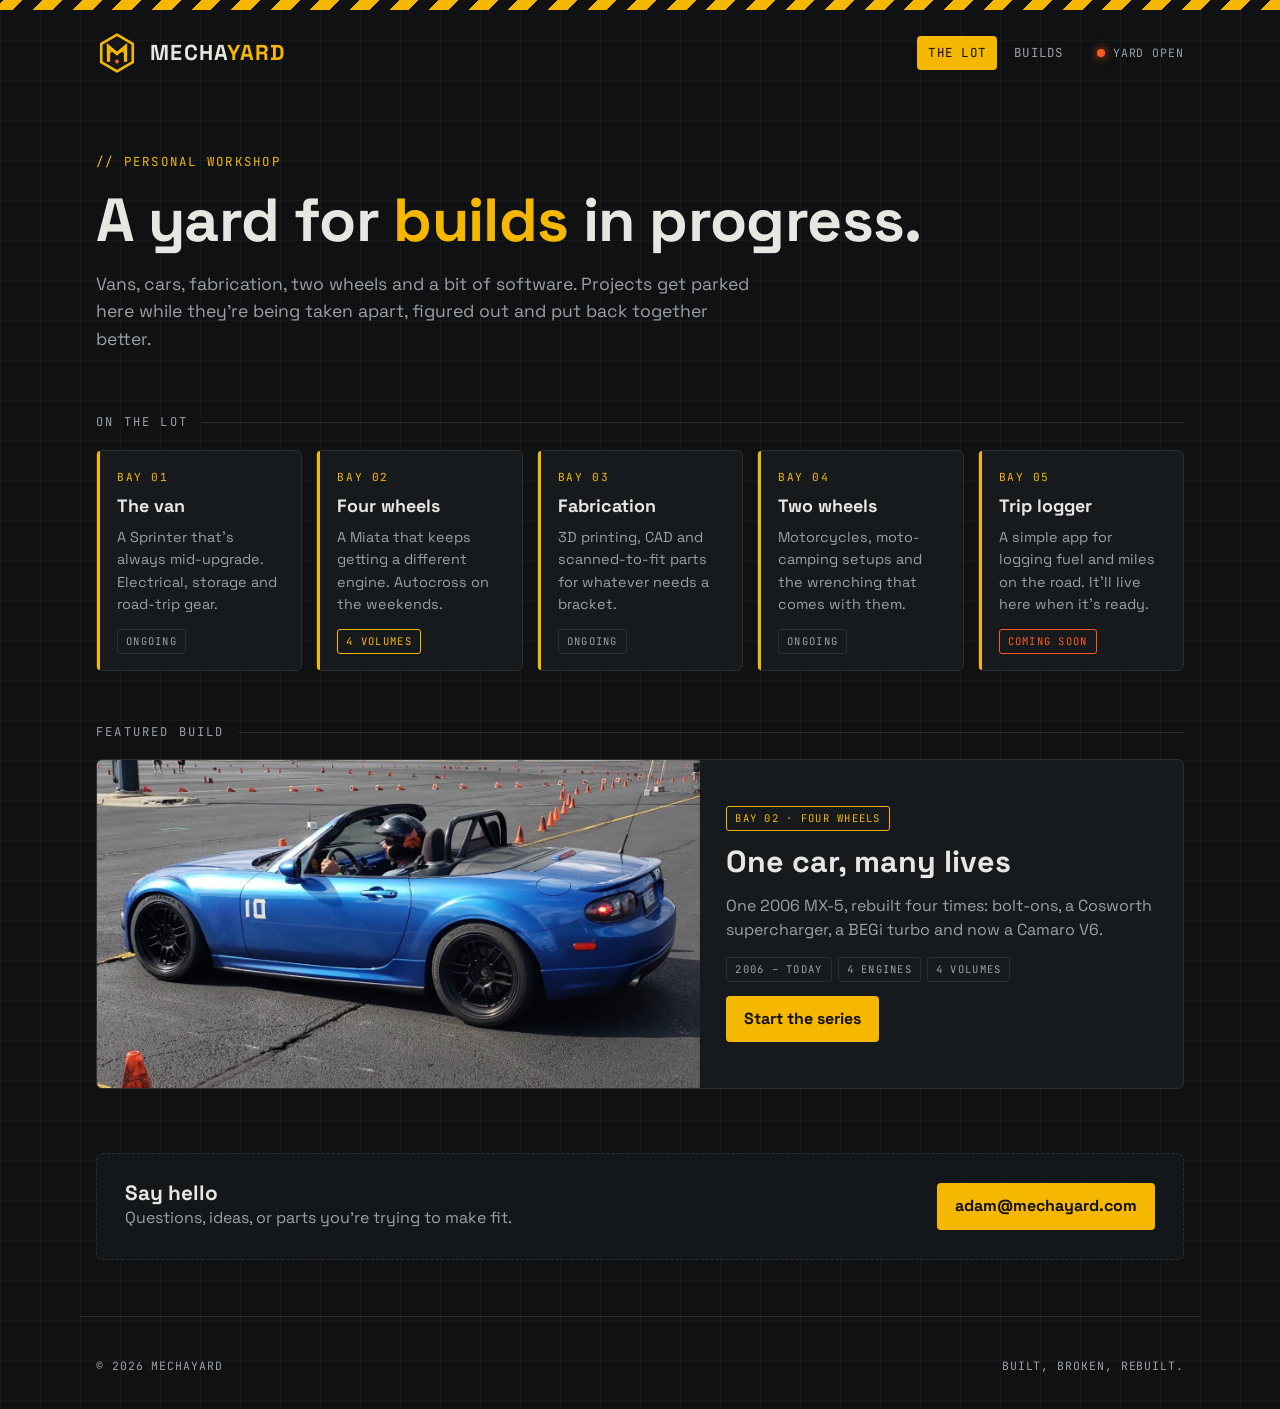
==== commit e01767a2: "Frame the Miata as one build in four volumes The four NC pages become "One car, many lives": a serie" ====
--- a/index.html
+++ b/index.html
@@ -36,21 +36,21 @@
   <div class="section-label">ON THE LOT</div>
   <section class="bays">
     <article class="bay"><span class="bay-no">BAY 01</span><h3>The van</h3><p>A Sprinter that's always mid-upgrade. Electrical, storage and road-trip gear.</p><span class="tag">ONGOING</span></article>
-    <a class="bay" href="/builds/"><span class="bay-no">BAY 02</span><h3>Four wheels</h3><p>A Miata that keeps getting a different engine. Autocross on the weekends.</p><span class="tag y">4 BUILDS</span></a>
+    <a class="bay" href="/builds/"><span class="bay-no">BAY 02</span><h3>Four wheels</h3><p>A Miata that keeps getting a different engine. Autocross on the weekends.</p><span class="tag y">4 VOLUMES</span></a>
     <article class="bay"><span class="bay-no">BAY 03</span><h3>Fabrication</h3><p>3D printing, CAD and scanned-to-fit parts for whatever needs a bracket.</p><span class="tag">ONGOING</span></article>
     <article class="bay"><span class="bay-no">BAY 04</span><h3>Two wheels</h3><p>Motorcycles, moto-camping setups and the wrenching that comes with them.</p><span class="tag">ONGOING</span></article>
     <article class="bay"><span class="bay-no">BAY 05</span><h3>Trip logger</h3><p>A simple app for logging fuel and miles on the road. It'll live here when it's ready.</p><span class="tag o">COMING SOON</span></article>
   </section>
 
   <div class="section-label">FEATURED BUILD</div>
-  <a class="feature" href="/builds/lfx-nc/" style="text-decoration:none">
-    <img src="/builds/lfx-nc/img/post089-01.jpg" alt="Blue NC Miata on an autocross course">
+  <a class="feature" href="/builds/nc/" style="text-decoration:none">
+    <img src="/builds/nc/vol-4-lfx/img/post089-01.jpg" alt="Blue NC Miata on an autocross course">
     <div class="body">
       <div class="chips"><span class="tag y">BAY 02 · FOUR WHEELS</span></div>
-      <h2>LFX NC: a Camaro V6 in a Miata</h2>
-      <p style="color:var(--muted)">Stock GM 3.6 V6, Camaro six-speed and diff, NC suspension geometry. Eight months, three driveshafts and a class win the first weekend out.</p>
-      <div class="chips"><span class="tag">3.6 L V6</span><span class="tag">7,200 RPM</span><span class="tag">2,660 LB</span><span class="tag">9 CHAPTERS</span></div>
-      <div><span class="btn">Read the build</span></div>
+      <h2>One car, many lives</h2>
+      <p style="color:var(--muted)">One 2006 MX-5, rebuilt four times: bolt-ons, a Cosworth supercharger, a BEGi turbo and now a Camaro V6.</p>
+      <div class="chips"><span class="tag">2006 – TODAY</span><span class="tag">4 ENGINES</span><span class="tag">4 VOLUMES</span></div>
+      <div><span class="btn">Start the series</span></div>
     </div>
   </a>
 
--- a/assets/site.css
+++ b/assets/site.css
@@ -194,3 +194,30 @@
 .contact p { color: var(--muted); }
 .more { color: var(--muted); margin-top: 22px; }
 @media (prefers-reduced-motion: reduce) { .status i { animation: none; } }
+
+/* one build in volumes: the volume strip and the series page */
+.vols { display: grid; grid-template-columns: repeat(4, 1fr); gap: 0; border: 1px solid var(--line); border-radius: 6px; overflow: hidden; background: var(--panel); margin-bottom: 16px; }
+.vols a { display: grid; gap: 2px; padding: 14px 16px; text-decoration: none; border-right: 1px solid var(--line); position: relative; min-width: 0; }
+.vols a:last-child { border-right: 0; }
+.vols a:hover { background: var(--panel2); }
+.vols b { font-family: var(--mono); font-size: .66rem; letter-spacing: .16em; color: var(--yellow); }
+.vols span { font-weight: 600; line-height: 1.2; }
+.vols small { font-family: var(--mono); font-size: .7rem; color: var(--muted); }
+.vols a.on { background: var(--yellow); }
+.vols a.on b, .vols a.on span, .vols a.on small { color: var(--ink); }
+.vols a:not(:last-child)::after { content: "→"; position: absolute; right: 10px; top: 12px; color: var(--line); font-family: var(--mono); }
+.vols a.on::after { color: var(--ink); }
+.log .v { font-family: var(--mono); font-size: .66rem; letter-spacing: .12em; color: var(--yellow); margin-right: 8px; }
+.card .pic .vn { position: absolute; right: 12px; bottom: 6px; font-family: var(--mono); font-weight: 600; font-size: 3rem; line-height: 1; color: var(--yellow); text-shadow: 0 2px 12px rgba(0,0,0,.7); }
+@media (max-width: 860px) {
+  .vols { grid-template-columns: 1fr 1fr; }
+  .vols a:nth-child(2) { border-right: 0; }
+  .vols a:nth-child(-n+2) { border-bottom: 1px solid var(--line); }
+  .vols a::after { display: none; }
+}
+.feature > a { display: block; min-width: 0; }
+.feature .vols { grid-template-columns: 1fr 1fr; }
+.feature .vols a:nth-child(2) { border-right: 0; }
+.feature .vols a:nth-child(-n+2) { border-bottom: 1px solid var(--line); }
+.feature .vols a::after { display: none; }
+.cards.four { grid-template-columns: repeat(auto-fill, minmax(250px, 1fr)); }
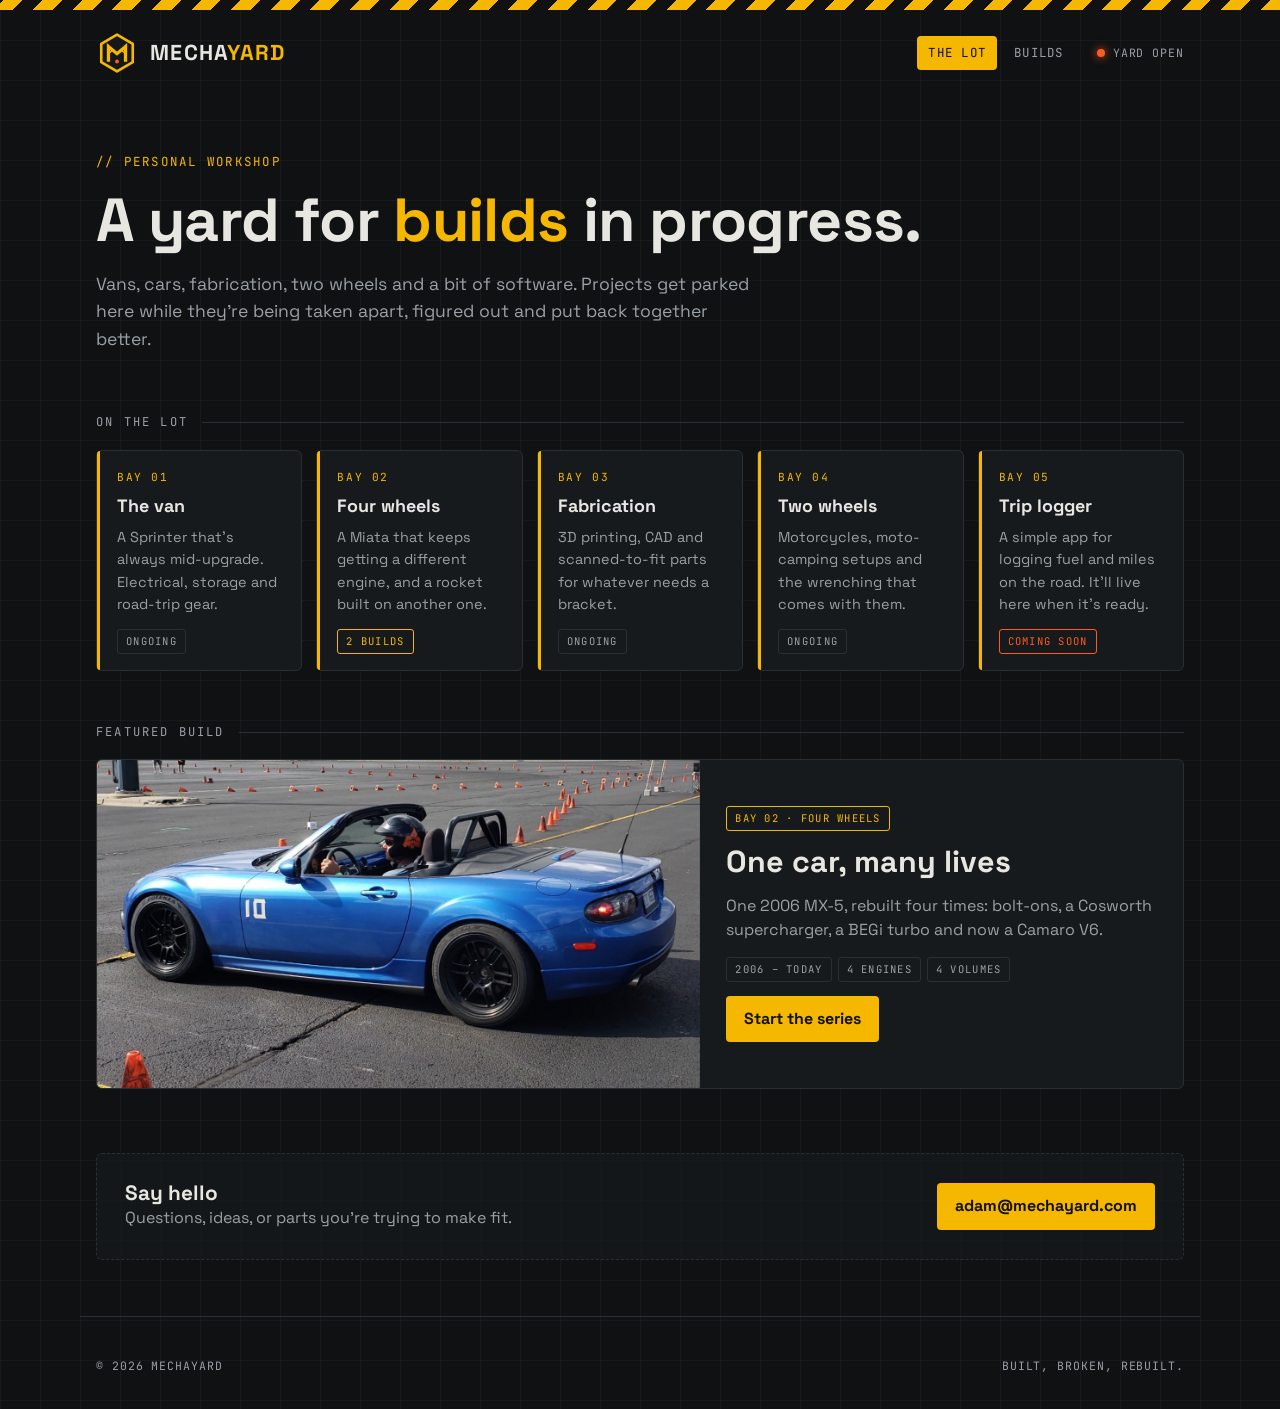
==== commit 2aebed16: "Add the Rocket Car build A drivable rocket on 1996 Miata running gear, built for a space party in 20" ====
--- a/index.html
+++ b/index.html
@@ -36,7 +36,7 @@
   <div class="section-label">ON THE LOT</div>
   <section class="bays">
     <article class="bay"><span class="bay-no">BAY 01</span><h3>The van</h3><p>A Sprinter that's always mid-upgrade. Electrical, storage and road-trip gear.</p><span class="tag">ONGOING</span></article>
-    <a class="bay" href="/builds/"><span class="bay-no">BAY 02</span><h3>Four wheels</h3><p>A Miata that keeps getting a different engine. Autocross on the weekends.</p><span class="tag y">4 VOLUMES</span></a>
+    <a class="bay" href="/builds/"><span class="bay-no">BAY 02</span><h3>Four wheels</h3><p>A Miata that keeps getting a different engine, and a rocket built on another one.</p><span class="tag y">2 BUILDS</span></a>
     <article class="bay"><span class="bay-no">BAY 03</span><h3>Fabrication</h3><p>3D printing, CAD and scanned-to-fit parts for whatever needs a bracket.</p><span class="tag">ONGOING</span></article>
     <article class="bay"><span class="bay-no">BAY 04</span><h3>Two wheels</h3><p>Motorcycles, moto-camping setups and the wrenching that comes with them.</p><span class="tag">ONGOING</span></article>
     <article class="bay"><span class="bay-no">BAY 05</span><h3>Trip logger</h3><p>A simple app for logging fuel and miles on the road. It'll live here when it's ready.</p><span class="tag o">COMING SOON</span></article>
--- a/assets/site.css
+++ b/assets/site.css
@@ -221,3 +221,5 @@
 .feature .vols a:nth-child(-n+2) { border-bottom: 1px solid var(--line); }
 .feature .vols a::after { display: none; }
 .cards.four { grid-template-columns: repeat(auto-fill, minmax(250px, 1fr)); }
+/* placeholder for narrative still to be written */
+.todo { border: 1px dashed var(--orange); color: var(--orange); border-radius: 4px; padding: 10px 12px; font-family: var(--mono); font-size: .8rem; }
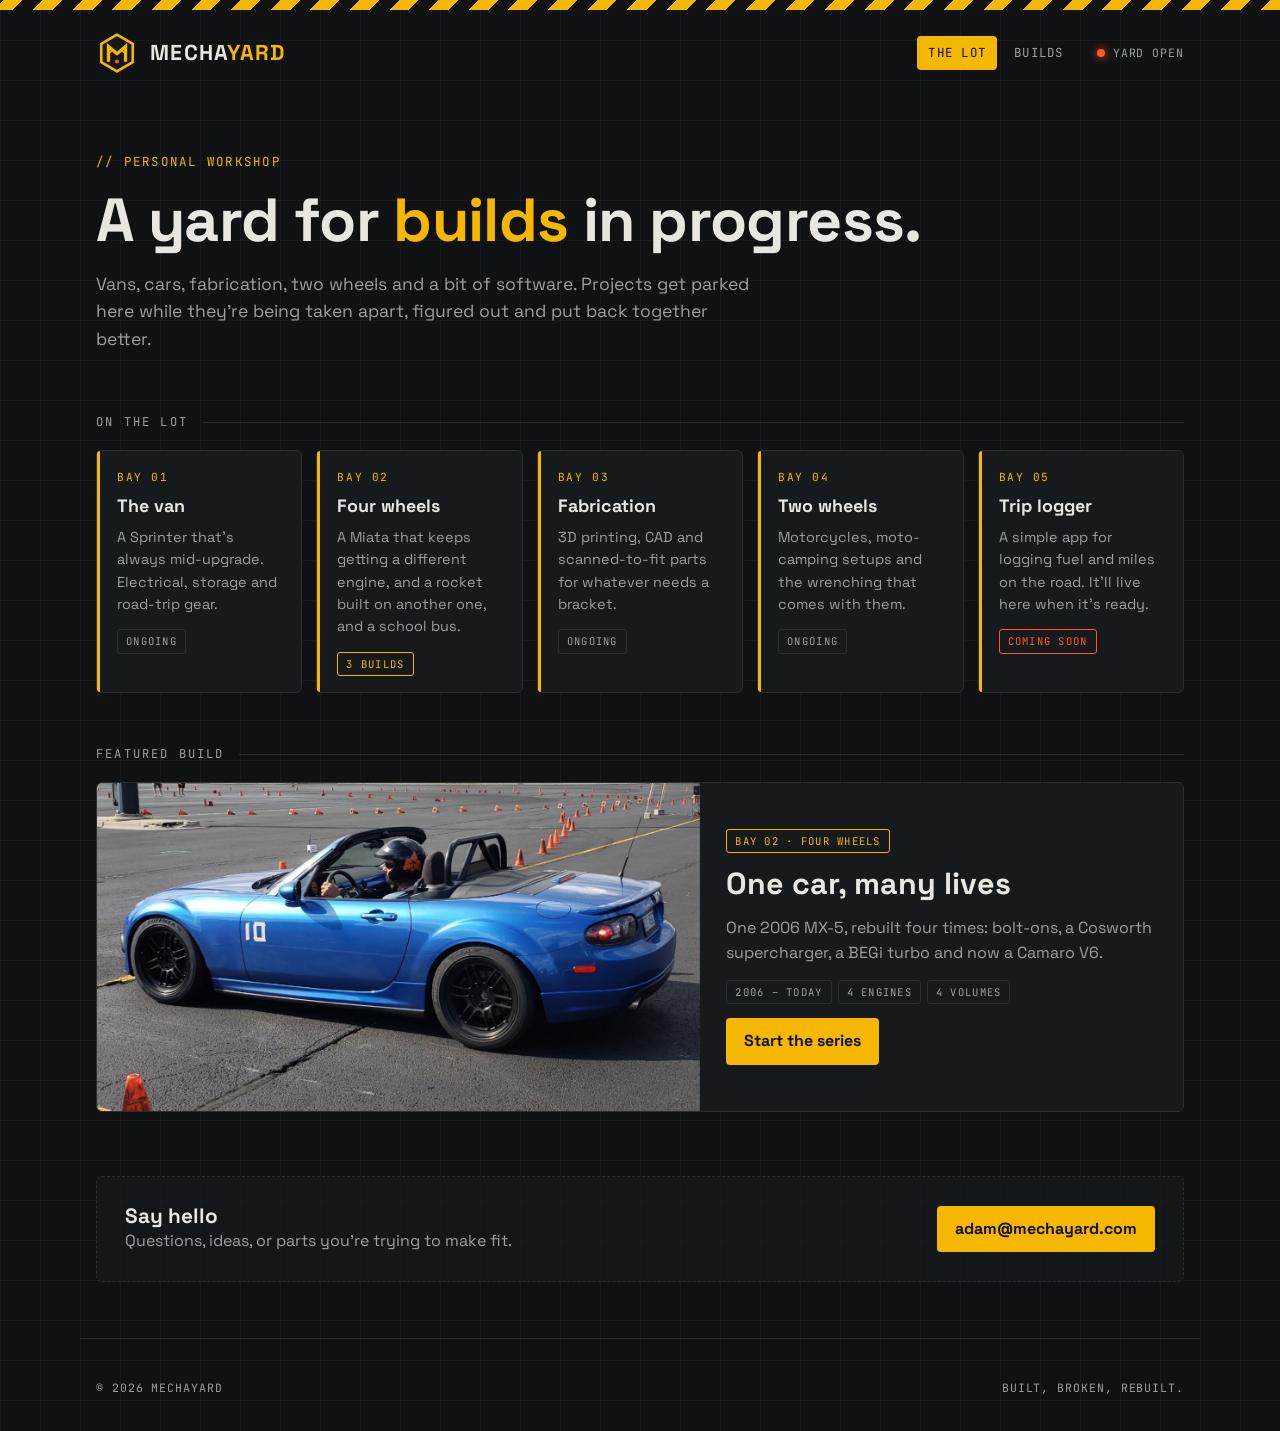
==== commit 51118ac9: "Add the Skoolie build A retired International 3800 school bus: raised roof, orange paint, rear motor" ====
--- a/index.html
+++ b/index.html
@@ -36,7 +36,7 @@
   <div class="section-label">ON THE LOT</div>
   <section class="bays">
     <article class="bay"><span class="bay-no">BAY 01</span><h3>The van</h3><p>A Sprinter that's always mid-upgrade. Electrical, storage and road-trip gear.</p><span class="tag">ONGOING</span></article>
-    <a class="bay" href="/builds/"><span class="bay-no">BAY 02</span><h3>Four wheels</h3><p>A Miata that keeps getting a different engine, and a rocket built on another one.</p><span class="tag y">2 BUILDS</span></a>
+    <a class="bay" href="/builds/"><span class="bay-no">BAY 02</span><h3>Four wheels</h3><p>A Miata that keeps getting a different engine, and a rocket built on another one, and a school bus.</p><span class="tag y">3 BUILDS</span></a>
     <article class="bay"><span class="bay-no">BAY 03</span><h3>Fabrication</h3><p>3D printing, CAD and scanned-to-fit parts for whatever needs a bracket.</p><span class="tag">ONGOING</span></article>
     <article class="bay"><span class="bay-no">BAY 04</span><h3>Two wheels</h3><p>Motorcycles, moto-camping setups and the wrenching that comes with them.</p><span class="tag">ONGOING</span></article>
     <article class="bay"><span class="bay-no">BAY 05</span><h3>Trip logger</h3><p>A simple app for logging fuel and miles on the road. It'll live here when it's ready.</p><span class="tag o">COMING SOON</span></article>
--- a/assets/site.css
+++ b/assets/site.css
@@ -215,11 +215,15 @@
   .vols a:nth-child(-n+2) { border-bottom: 1px solid var(--line); }
   .vols a::after { display: none; }
 }
-.feature > a { display: block; min-width: 0; }
+.feature > a { display: block; min-width: 0; position: relative; min-height: 240px; }
+.feature > a img { position: absolute; inset: 0; width: 100%; height: 100%; min-height: 0; }
+@media (max-width: 860px) { .feature > a { aspect-ratio: 16 / 10; min-height: 0; } }
 .feature .vols { grid-template-columns: 1fr 1fr; }
 .feature .vols a:nth-child(2) { border-right: 0; }
 .feature .vols a:nth-child(-n+2) { border-bottom: 1px solid var(--line); }
 .feature .vols a::after { display: none; }
 .cards.four { grid-template-columns: repeat(auto-fill, minmax(250px, 1fr)); }
-/* placeholder for narrative still to be written */
-.todo { border: 1px dashed var(--orange); color: var(--orange); border-radius: 4px; padding: 10px 12px; font-family: var(--mono); font-size: .8rem; }
+/* video clip inside a build chapter */
+.clip { margin: 16px 0 0; }
+.clip video { width: 100%; max-height: 70vh; display: block; background: #000; border-radius: 4px; }
+.clip figcaption { color: var(--muted); font-size: .85rem; margin-top: 6px; }
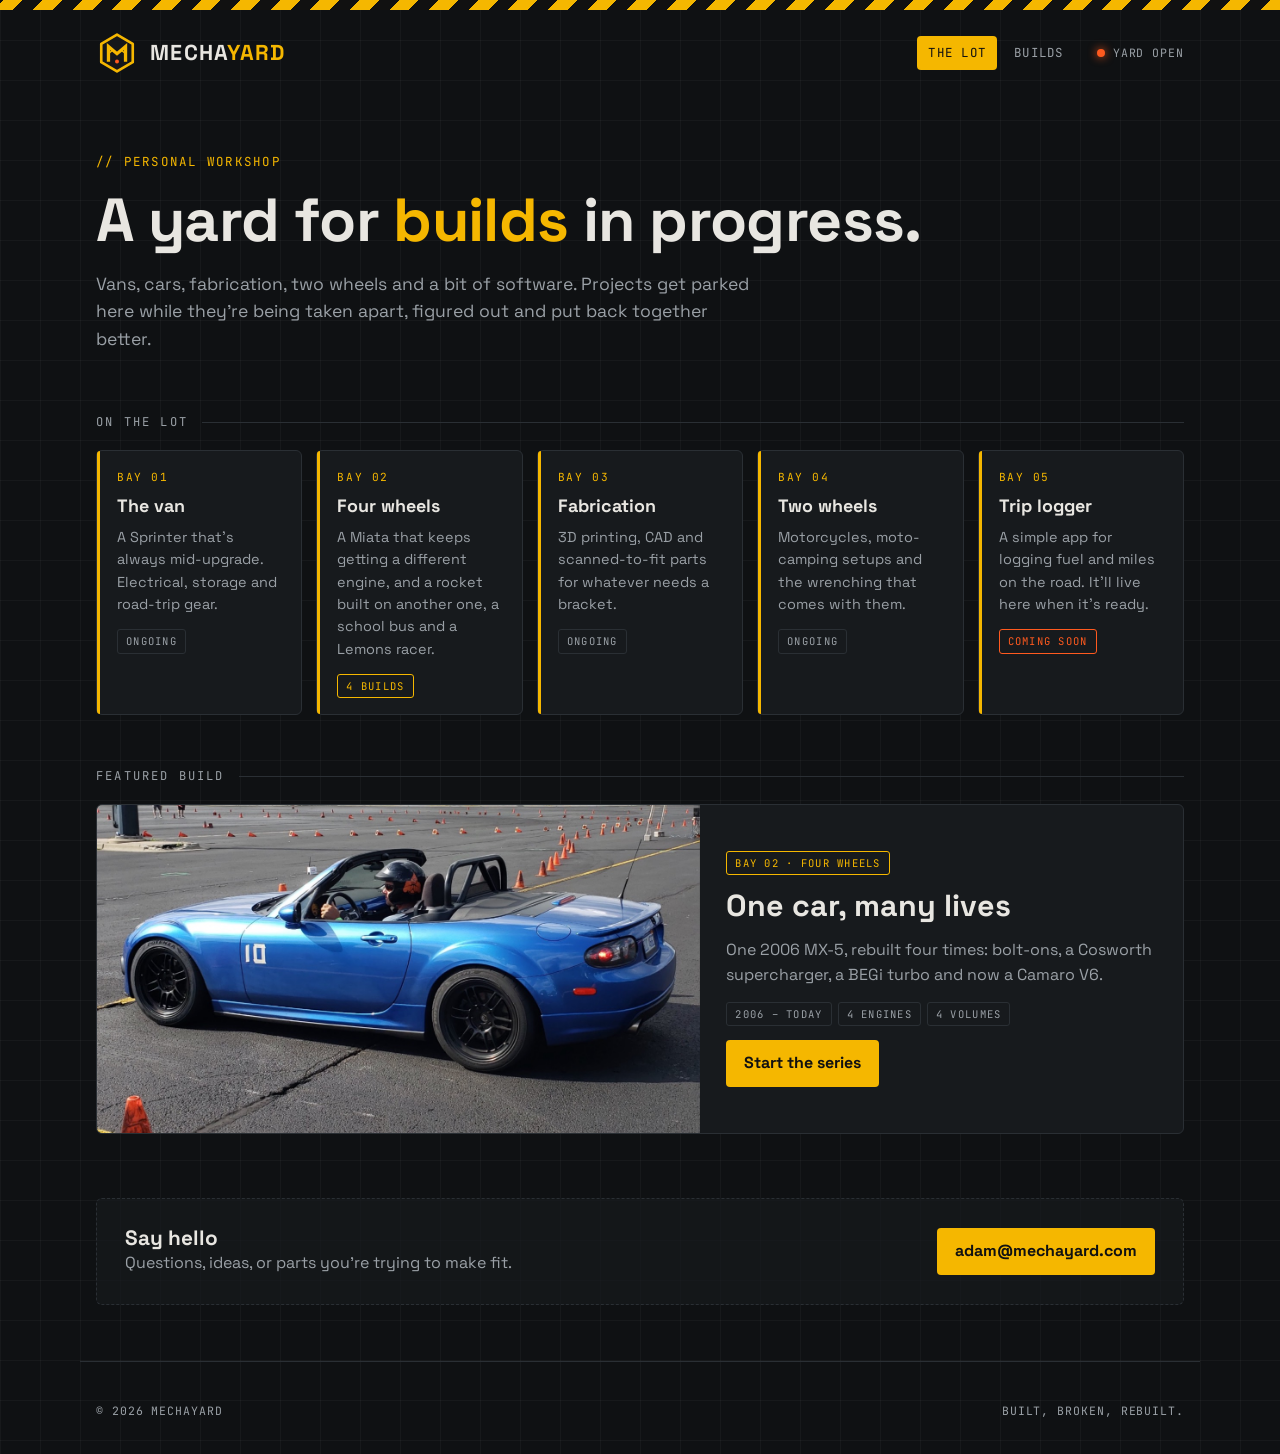
==== commit 6ec1bc6a: "Add the E30 race car build A $500 black BMW E30 raced in the 24 Hours of Lemons: the green tank, cra" ====
--- a/index.html
+++ b/index.html
@@ -36,7 +36,7 @@
   <div class="section-label">ON THE LOT</div>
   <section class="bays">
     <article class="bay"><span class="bay-no">BAY 01</span><h3>The van</h3><p>A Sprinter that's always mid-upgrade. Electrical, storage and road-trip gear.</p><span class="tag">ONGOING</span></article>
-    <a class="bay" href="/builds/"><span class="bay-no">BAY 02</span><h3>Four wheels</h3><p>A Miata that keeps getting a different engine, and a rocket built on another one, and a school bus.</p><span class="tag y">3 BUILDS</span></a>
+    <a class="bay" href="/builds/"><span class="bay-no">BAY 02</span><h3>Four wheels</h3><p>A Miata that keeps getting a different engine, and a rocket built on another one, a school bus and a Lemons racer.</p><span class="tag y">4 BUILDS</span></a>
     <article class="bay"><span class="bay-no">BAY 03</span><h3>Fabrication</h3><p>3D printing, CAD and scanned-to-fit parts for whatever needs a bracket.</p><span class="tag">ONGOING</span></article>
     <article class="bay"><span class="bay-no">BAY 04</span><h3>Two wheels</h3><p>Motorcycles, moto-camping setups and the wrenching that comes with them.</p><span class="tag">ONGOING</span></article>
     <article class="bay"><span class="bay-no">BAY 05</span><h3>Trip logger</h3><p>A simple app for logging fuel and miles on the road. It'll live here when it's ready.</p><span class="tag o">COMING SOON</span></article>
